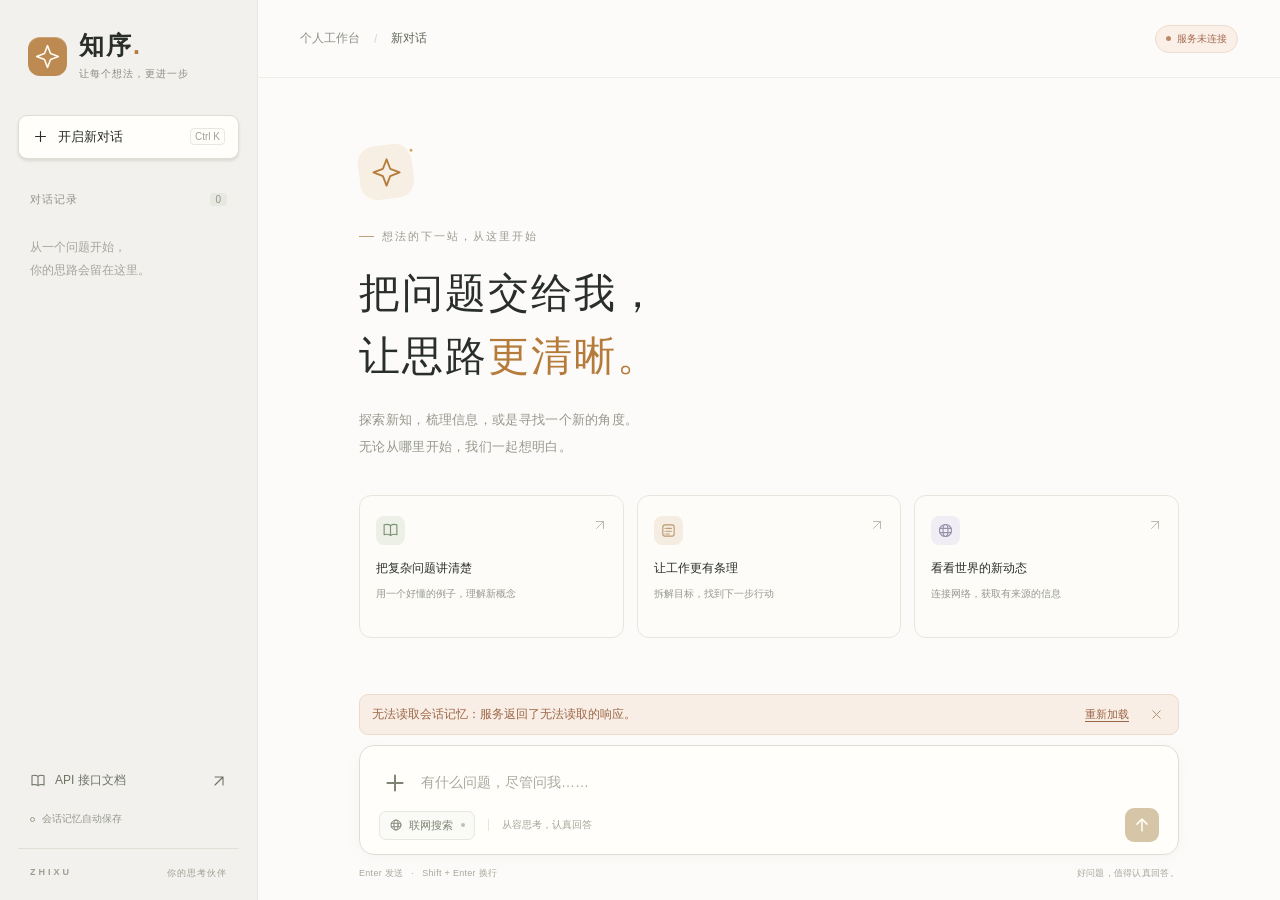
==== static/index.html @ 46493004 "frist commit" ====
<!DOCTYPE html>
<html lang="zh-CN">
<head>
  <meta charset="UTF-8">
  <meta name="viewport" content="width=device-width, initial-scale=1">
  <meta name="theme-color" content="#f8f7f4">
  <meta name="description" content="知序智能助手，与你一起梳理思路、探索知识、连接最新信息。">
  <title>知序 · 智能助手</title>
  <link rel="icon" href="/static/favicon.svg" type="image/svg+xml">
  <link rel="stylesheet" href="/static/styles.css">
  <script src="/static/app.js" defer></script>
</head>
<body>
  <svg class="svg-defs" xmlns="http://www.w3.org/2000/svg" aria-hidden="true">
    <symbol id="i-plus" viewBox="0 0 24 24"><path d="M12 5v14M5 12h14"/></symbol>
    <symbol id="i-chat" viewBox="0 0 24 24"><path d="M20 11.5a8 8 0 0 1-8 8 9 9 0 0 1-3.5-.7L4 20l1.2-4.5A9 9 0 0 1 4 11.5a8 8 0 0 1 16 0Z"/><path d="M8 10h8M8 14h5"/></symbol>
    <symbol id="i-globe" viewBox="0 0 24 24"><circle cx="12" cy="12" r="8.5"/><ellipse cx="12" cy="12" rx="3.5" ry="8.5"/><path d="M4 9h16M4 15h16"/></symbol>
    <symbol id="i-arrow" viewBox="0 0 24 24"><path d="M12 19V5M6 11l6-6 6 6"/></symbol>
    <symbol id="i-arrow-up-right" viewBox="0 0 24 24"><path d="M6 18 18 6M6 6h12v12"/></symbol>
    <symbol id="i-stop" viewBox="0 0 24 24"><rect x="6" y="6" width="12" height="12" rx="2"/></symbol>
    <symbol id="i-copy" viewBox="0 0 24 24"><rect x="8" y="8" width="12" height="12" rx="2"/><path d="M16 8V5a2 2 0 0 0-2-2H5a2 2 0 0 0-2 2v9a2 2 0 0 0 2 2h3"/></symbol>
    <symbol id="i-check" viewBox="0 0 24 24"><path d="m5 12 4 4L19 6"/></symbol>
    <symbol id="i-trash" viewBox="0 0 24 24"><path d="M4 6h16M9 6V3h6v3M6 6l1 14h10l1-14M10 10v6M14 10v6"/></symbol>
    <symbol id="i-menu" viewBox="0 0 24 24"><path d="M4 6h16M4 12h16M4 18h16"/></symbol>
    <symbol id="i-close" viewBox="0 0 24 24"><path d="m6 6 12 12M18 6 6 18"/></symbol>
    <symbol id="i-book" viewBox="0 0 24 24"><path d="M12 5c-3-2-6-2-9-1v14c3-1 6-1 9 1 3-2 6-2 9-1V4c-3-1-6-1-9 1Zm0 0v14"/></symbol>
    <symbol id="i-spark" viewBox="0 0 24 24"><path d="m12 3 2.5 6.5L21 12l-6.5 2.5L12 21l-2.5-6.5L3 12l6.5-2.5L12 3Z"/></symbol>
    <symbol id="i-list" viewBox="0 0 24 24"><rect x="4" y="4" width="16" height="16" rx="3"/><path d="M9 9h7M9 13h7M9 17h4M7 9h.01M7 13h.01M7 17h.01"/></symbol>
    <symbol id="i-chevron" viewBox="0 0 24 24"><path d="m9 5 7 7-7 7"/></symbol>
  </svg>

  <div class="app-shell">
    <button id="sidebar-backdrop" class="sidebar-backdrop" aria-label="关闭侧边栏" hidden></button>
    <aside class="sidebar" id="sidebar" aria-label="对话导航">
      <a class="brand" href="/" aria-label="知序首页">
        <span class="brand-mark" aria-hidden="true"><svg class="icon"><use href="#i-spark"/></svg></span>
        <span><strong>知序<span class="brand-dot">.</span></strong><small>让每个想法，更进一步</small></span>
      </a>
      <button id="new-chat" class="new-chat"><svg class="icon"><use href="#i-plus"/></svg><span>开启新对话</span><kbd>Ctrl K</kbd></button>

      <div class="sidebar-section-title"><span>对话记录</span><span id="session-count">0</span></div>
      <nav id="session-list" class="session-list" aria-label="历史对话"></nav>
      <p id="empty-history" class="empty-history">从一个问题开始，<br>你的思路会留在这里。</p>

      <div class="sidebar-bottom">
        <a href="/docs" target="_blank" rel="noopener" class="docs-link"><svg class="icon"><use href="#i-book"/></svg><span>API 接口文档</span><svg class="icon small"><use href="#i-arrow-up-right"/></svg></a>
        <div class="local-note"><span class="local-indicator"></span>会话记忆自动保存</div>
        <div class="sidebar-signature"><span>ZHIXU</span><span>你的思考伙伴</span></div>
      </div>
    </aside>

    <main class="workspace">
      <header class="topbar">
        <div class="topbar-title">
          <button id="menu-toggle" class="icon-button mobile-menu" aria-label="打开对话导航" aria-expanded="false" aria-controls="sidebar"><svg class="icon"><use href="#i-menu"/></svg></button>
          <span class="workspace-label">个人工作台</span><span class="breadcrumb-divider">/</span><span id="conversation-title">新对话</span>
        </div>
        <button id="connection" class="connection" title="点击检查服务连接"><span class="status-dot"></span><span id="connection-label">正在连接</span></button>
      </header>

      <div class="conversation-scroll" id="conversation-scroll">
        <section class="welcome" id="welcome" aria-labelledby="welcome-title">
          <div class="welcome-emblem" aria-hidden="true"><svg class="icon"><use href="#i-spark"/></svg><span class="emblem-orbit"></span></div>
          <div class="eyebrow"><span></span>想法的下一站，从这里开始</div>
          <h1 id="welcome-title">把问题交给我，<br>让思路<span class="accent-text">更清晰。</span></h1>
          <p class="welcome-description">探索新知，梳理信息，或是寻找一个新的角度。<br>无论从哪里开始，我们一起想明白。</p>
          <div class="suggestion-grid">
            <button class="suggestion" data-prompt="请用通俗易懂的方式介绍大语言模型的工作原理，并举一个生活中的例子。">
              <span class="suggestion-icon sage"><svg class="icon"><use href="#i-book"/></svg></span>
              <strong>把复杂问题讲清楚</strong><span>用一个好懂的例子，理解新概念</span><svg class="icon suggestion-arrow"><use href="#i-arrow-up-right"/></svg>
            </button>
            <button class="suggestion" data-prompt="我想制定一份高效的每周工作计划，请给我一个可以直接使用的计划框架。">
              <span class="suggestion-icon peach"><svg class="icon"><use href="#i-list"/></svg></span>
              <strong>让工作更有条理</strong><span>拆解目标，找到下一步行动</span><svg class="icon suggestion-arrow"><use href="#i-arrow-up-right"/></svg>
            </button>
            <button class="suggestion" data-prompt="请搜索最近人工智能领域值得关注的动态，总结重点并附上来源链接。" data-search="true">
              <span class="suggestion-icon lavender"><svg class="icon"><use href="#i-globe"/></svg></span>
              <strong>看看世界的新动态</strong><span>连接网络，获取有来源的信息</span><svg class="icon suggestion-arrow"><use href="#i-arrow-up-right"/></svg>
            </button>
          </div>
        </section>
        <section id="messages" class="messages" aria-label="对话内容" aria-live="polite" aria-relevant="additions" hidden></section>
      </div>

      <div class="composer-dock">
        <div id="error-banner" class="error-banner" role="alert" hidden><span id="error-text"></span><button id="retry" type="button">重试</button><button id="dismiss-error" class="icon-button" aria-label="关闭错误提示"><svg class="icon"><use href="#i-close"/></svg></button></div>
        <form id="chat-form" class="composer">
          <div id="attachments" class="attachments" aria-label="当前会话附件" aria-live="polite" hidden></div>
          <input id="file-input" class="sr-only" type="file" accept=".txt,.md,.pdf,.docx" multiple tabindex="-1">
          <label for="message" class="sr-only">向知序发送消息</label>
          <div class="message-input-wrap">
            <textarea id="message" rows="1" maxlength="8000" placeholder="有什么问题，尽管问我……" autocomplete="off"></textarea>
            <button id="upload-file" class="upload-button" type="button" title="添加文件（TXT、MD、PDF、DOCX；每个文件最多 10 MB）" aria-label="添加文件"><svg class="icon"><use href="#i-plus"/></svg></button>
          </div>
          <div class="composer-toolbar">
            <div class="composer-options">
              <button id="web-search" class="search-toggle" type="button" aria-pressed="false" title="开启后先搜索网页，再参考结果回答"><svg class="icon"><use href="#i-globe"/></svg><span>联网搜索</span><span class="toggle-dot"></span></button>
              <span class="composer-divider"></span><span id="composer-mode" class="composer-mode">从容思考，认真回答</span>
            </div>
            <div class="send-group"><span id="character-count" class="character-count" hidden></span><button id="send" type="submit" class="send-button" aria-label="发送消息" title="发送消息" disabled><svg class="icon"><use href="#i-arrow"/></svg></button></div>
          </div>
        </form>
        <p id="upload-status" class="upload-status" role="status" hidden></p>
        <div class="composer-footnote"><span>Enter 发送<span class="footnote-separator">·</span>Shift + Enter 换行</span><span id="context-note">好问题，值得认真回答。</span></div>
      </div>
    </main>
  </div>
  <div id="toast" class="toast" role="status" hidden></div>
</body>
</html>
---- static/styles.css ----
@charset "UTF-8";

:root {
  color-scheme: light;
  --canvas: #fcfbf9;
  --sidebar: #f2f1ed;
  --ink: #292e2a;
  --muted: #898c83;
  --line: #e8e7e1;
  --accent: #b47b3b;
  --accent-soft: #f6eddf;
  --font: "Segoe UI", "PingFang SC", "Microsoft YaHei", sans-serif;
}
* { box-sizing: border-box; }
body { margin: 0; font-family: var(--font); font-size: 14px; color: var(--ink); background: var(--canvas); -webkit-font-smoothing: antialiased; }
button, textarea, input { font: inherit; }
button, a { -webkit-tap-highlight-color: transparent; }
button { color: inherit; cursor: pointer; }
button:disabled { cursor: default; }
a { color: inherit; }
button, a, textarea { outline-offset: 4px; }
:focus-visible { outline: 2px solid var(--accent); }
button { transition: background .18s, color .18s, border-color .18s, transform .18s; }
[hidden] { display: none !important; }
.svg-defs { position: absolute; width: 0; height: 0; overflow: hidden; }
.icon { width: 20px; height: 20px; fill: none; stroke: currentColor; stroke-width: 1.6; stroke-linecap: round; stroke-linejoin: round; flex-shrink: 0; }
.icon.small { width: 15px; height: 15px; }
.sr-only { position: absolute; width: 1px; height: 1px; padding: 0; overflow: hidden; clip: rect(0,0,0,0); white-space: nowrap; border: 0; }
.app-shell { display: flex; height: 100vh; height: 100dvh; overflow: hidden; }
.sidebar { width: 258px; flex-shrink: 0; background: var(--sidebar); border-right: 1px solid var(--line); padding: 32px 18px 20px; display: flex; flex-direction: column; }
.brand { display: flex; align-items: center; gap: 12px; text-decoration: none; padding: 0 10px; width: fit-content; }
.brand-mark { width: 39px; height: 39px; display: grid; place-items: center; border-radius: 12px; color: #fffaf1; background: #bd8a51; box-shadow: inset 0 1px 0 #ffffff36; }
.brand-mark .icon { width: 29px; height: 29px; stroke-width: 1.3; }
.brand strong { display: block; font-size: 25px; font-weight: 650; letter-spacing: 2px; line-height: 1.1; }
.brand-dot { color: var(--accent); }
.brand small { display: block; margin-top: 7px; color: var(--muted); font-size: 10px; letter-spacing: 1px; }
.new-chat { display: flex; align-items: center; gap: 9px; background: #fffefa; border: 1px solid #ddded5; border-radius: 9px; padding: 12px 13px; margin: 34px 0 33px; box-shadow: 0 2px 3px #333b251f; font-size: 13px; }
.new-chat:hover:not(:disabled) { background: #fff; border-color: #b6bbae; }
.new-chat .icon { width: 17px; height: 17px; }
.new-chat kbd { margin-left: auto; font: 10px var(--font); color: #a1a397; border: 1px solid #e7e8e1; padding: 2px 4px; border-radius: 4px; }
.sidebar-section-title { display: flex; justify-content: space-between; align-items: center; padding: 0 12px; font-size: 11px; color: #919489; letter-spacing: 1px; }
#session-count { font-size: 10px; background: #e7e8e0; border-radius: 4px; padding: 1px 5px; }
.session-list { flex: 1; overflow: auto; margin: 12px -3px 0; scrollbar-width: thin; }
.session-row { display: flex; align-items: center; position: relative; border-radius: 8px; margin-bottom: 5px; padding-right: 6px; min-height: 43px; }
.session-row:hover { background: #e9eae2; }
.session-row.active { background: #e5e7dc; }
.session-select { display: flex; align-items: center; gap: 10px; flex: 1; min-width: 0; background: none; border: 0; padding: 12px 10px; text-align: left; font-size: 12px; }
.session-select .icon { width: 16px; height: 16px; color: #8b9180; }
.session-select span { text-overflow: ellipsis; white-space: nowrap; overflow: hidden; }
.session-delete { opacity: 0; border: 0; background: none; border-radius: 5px; padding: 5px; display: grid; place-items: center; }
.session-delete .icon { width: 14px; height: 14px; color: #939786; }
.session-row:hover .session-delete, .session-row:focus-within .session-delete { opacity: 1; }
.session-delete:hover { background: #dadccf; }
.session-row button:disabled, .new-chat:disabled { opacity: .5; }
.empty-history { position: absolute; top: 236px; margin: 0 12px; color: #a4a69d; font-size: 12px; line-height: 1.9; }
.sidebar-bottom { margin-top: auto; padding-top: 20px; }
.docs-link { display: flex; align-items: center; gap: 9px; padding: 10px 12px; text-decoration: none; color: #6d7365; font-size: 12px; border-radius: 7px; }
.docs-link:hover { background: #e8e9e0; }
.docs-link .icon { width: 16px; height: 16px; }
.docs-link .small { margin-left: auto; }
.local-note { font-size: 10px; color: #96998e; padding: 13px 12px 22px; display: flex; align-items: center; gap: 7px; }
.local-indicator { width: 5px; height: 5px; border: 1px solid #969f88; border-radius: 50%; }
.sidebar-signature { border-top: 1px solid #dfe1d7; padding: 18px 12px 0; display: flex; justify-content: space-between; font-size: 9px; color: #9b9f92; letter-spacing: 1px; }
.sidebar-signature span:first-child { letter-spacing: 3px; font-weight: 600; }
.workspace { flex: 1; min-width: 0; display: flex; flex-direction: column; position: relative; }
.topbar { height: 78px; padding: 0 42px; flex-shrink: 0; display: flex; align-items: center; justify-content: space-between; gap: 16px; border-bottom: 1px solid #eeede8; }
.topbar-title { display: flex; align-items: center; gap: 14px; min-width: 0; font-size: 12px; }
.workspace-label { color: #8d9088; white-space: nowrap; }
.breadcrumb-divider { color: #d6d7cd; }
#conversation-title { color: #60675a; overflow: hidden; text-overflow: ellipsis; white-space: nowrap; max-width: 300px; }
.connection { border: 1px solid #e4e7dc; border-radius: 20px; padding: 6px 10px; background: #f7f8f2; color: #7b8472; display: flex; align-items: center; gap: 6px; font-size: 10px; white-space: nowrap; }
.status-dot { width: 5px; height: 5px; border-radius: 50%; background: #b5b39c; }
.connection.connected .status-dot { background: #809b69; box-shadow: 0 0 0 3px #809b6914; }
.connection.disconnected { color: #a66b52; background: #faf0e8; border-color: #eddccf; }
.connection.disconnected .status-dot { background: #bd896b; }
.conversation-scroll { flex: 1; min-height: 0; overflow-y: auto; scrollbar-width: thin; scrollbar-color: #deded4 transparent; scroll-behavior: smooth; }
.welcome { width: min(820px, 100% - 96px); margin: 0 auto; padding: clamp(42px, 8vh, 96px) 0 40px; }
.welcome-emblem { position: relative; width: 54px; height: 54px; margin-bottom: 30px; color: var(--accent); display: grid; place-items: center; background: #f7efe3; border-radius: 17px; transform: rotate(-7deg); }
.welcome-emblem > .icon { width: 35px; height: 35px; stroke-width: 1.25; transform: rotate(7deg); }
.emblem-orbit { position: absolute; width: 7px; height: 7px; background: #d4a76d; border: 2px solid var(--canvas); border-radius: 50%; right: -4px; top: 5px; }
.eyebrow { font-size: 11px; letter-spacing: 2px; color: #999b90; display: flex; align-items: center; gap: 8px; margin-bottom: 18px; }
.eyebrow > span { width: 15px; height: 1px; background: #bea274; }
h1 { font-size: clamp(34px, 3.2vw, 48px); line-height: 1.55; font-weight: 540; letter-spacing: 2px; margin: 0; }
.accent-text { color: var(--accent); }
.welcome-description { color: #96988d; font-size: 13px; line-height: 2.1; margin: 17px 0 34px; letter-spacing: .3px; }
.suggestion-grid { display: grid; grid-template-columns: repeat(3, 1fr); gap: 13px; }
.suggestion { display: flex; flex-direction: column; align-items: flex-start; justify-content: flex-start; padding: 20px 16px 19px; min-height: 143px; border: 1px solid #e7e6de; background: #fdfcf9; border-radius: 12px; text-align: left; position: relative; }
.suggestion:hover { background: #fff; border-color: #c8bea8; transform: translateY(-3px); box-shadow: 0 6px 16px #41391c07; }
.suggestion-icon { display: flex; width: 29px; height: 29px; align-items: center; justify-content: center; border-radius: 8px; margin-bottom: 15px; }
.suggestion-icon .icon { width: 17px; height: 17px; }
.sage { color: #7e9272; background: #ecf0e7; }
.peach { color: #ba9973; background: #f5ede2; }
.lavender { color: #9690a9; background: #f0edf5; }
.suggestion strong { display: block; font-size: 12px; font-weight: 550; margin-bottom: 8px; }
.suggestion > span:not(.suggestion-icon) { display: block; font-size: 10px; line-height: 1.7; color: #96998e; }
.suggestion-arrow { position: absolute; right: 16px; top: 22px; width: 14px; height: 14px; color: #b6b7ab; }
.composer-dock { padding: 16px 48px 20px; background: linear-gradient(transparent, var(--canvas) 13px); width: 100%; }
.composer { width: min(820px, 100%); margin: auto; padding: 11px 19px 12px; border: 1px solid #dddfd5; background: #fffefa; box-shadow: 0 4px 24px #3d432306, 0 2px 5px #3d432304; border-radius: 15px; transition: border-color .2s, box-shadow .2s; }
.composer:focus-within { border-color: #c4b28f; box-shadow: 0 0 0 3px #b47b3b08; }
.attachments { display: flex; flex-wrap: wrap; gap: 8px; padding-bottom: 12px; max-height: 160px; overflow-y: auto; }
.attachment { display: flex; gap: 8px; align-items: center; border: 1px solid #e3e5d8; background: #f5f6ee; border-radius: 8px; padding: 8px 10px; min-width: 0; max-width: 100%; }
.attachment > .icon { width: 17px; height: 17px; color: #939f7e; }
.attachment-info { min-width: 0; }
.attachment-name { font-size: 11px; overflow: hidden; text-overflow: ellipsis; white-space: nowrap; max-width: 230px; }
.attachment-meta { font-size: 9px; color: #8c947c; margin-top: 3px; }
.attachment.error { background: #fff3ea; border-color: #ebd4c1; }
.attachment.error .attachment-meta { color: #ad7050; }
.attachment .icon-button { padding: 2px; }
.attachment .icon-button .icon { width: 13px; height: 13px; }
.upload-status { max-width: 820px; margin: 8px auto 0; font-size: 10px; color: #8c947c; }
.file-sources details { border: 1px solid var(--line); border-radius: 8px; margin-top: 7px; padding: 9px 12px; }
.file-sources summary { cursor: pointer; font-size: 11px; color: #7a816c; overflow-wrap: anywhere; }
.file-sources p { font-size: 12px; color: #858b7b; line-height: 1.8; white-space: pre-wrap; overflow-wrap: anywhere; }
.message-input-wrap { position: relative; display: flex; align-items: center; }
textarea { width: 100%; max-height: 180px; min-height: 51px; padding: 13px 1px 13px 42px; resize: none; outline: none; border: 0; background: none; color: var(--ink); font-size: 14px; line-height: 1.75; scrollbar-width: thin; }
textarea::placeholder { color: #a9aa9f; }
textarea:focus-visible { outline: none; }
.composer-toolbar { display: flex; align-items: center; justify-content: space-between; gap: 10px; }
.composer-options { display: flex; align-items: center; min-width: 0; gap: 13px; }
.upload-button { position: absolute; left: 0; top: 50%; transform: translateY(-50%); width: 32px; height: 32px; display: grid; place-items: center; border: 0; border-radius: 50%; padding: 0; color: #7d8474; background: transparent; z-index: 1; }
.upload-button .icon { width: 26px; height: 26px; stroke-width: 1.8; }
.upload-button:hover:not(:disabled) { background: #f2f4eb; color: #667b50; }
.upload-button:disabled { opacity: .5; }
.search-toggle { display: flex; align-items: center; gap: 6px; border: 1px solid #e6e7df; border-radius: 7px; padding: 6px 9px; color: #7d8474; background: #fafaf6; font-size: 11px; white-space: nowrap; }
.search-toggle .icon { width: 14px; height: 14px; }
.search-toggle:hover:not(:disabled) { border-color: #b8bda9; background: #f2f4eb; }
.search-toggle[aria-pressed="true"] { background: #edf1e6; border-color: #c9d5bb; color: #667b50; }
.toggle-dot { width: 4px; height: 4px; border-radius: 50%; background: #bfc3b5; margin-left: 2px; }
.search-toggle[aria-pressed="true"] .toggle-dot { background: #7f9a64; }
.composer-divider { height: 12px; width: 1px; background: #e5e7dc; }
.composer-mode { color: #a2a697; font-size: 10px; white-space: nowrap; }
.send-group { display: flex; align-items: center; gap: 10px; }
.character-count { color: #a5a797; font-size: 10px; }
.send-button { width: 34px; height: 34px; display: grid; place-items: center; border: 0; border-radius: 9px; color: #fff; background: #b98c52; }
.send-button:disabled { color: #fffcf4; background: #d6c5a7; }
.send-button:hover:not(:disabled) { background: #a57941; }
.send-button.stopping { background: #5e6a55; }
.send-button .icon { width: 20px; height: 20px; stroke-width: 1.9; }
.composer-footnote { max-width: 820px; margin: 12px auto 0; display: flex; justify-content: space-between; font-size: 9px; letter-spacing: .3px; color: #a6a99b; }
.footnote-separator { margin: 0 8px; }
.messages { max-width: 820px; margin: 0 auto; padding: 28px 0 20px; }
.message { margin-bottom: 32px; animation: message-in .22s ease-out; }
.message-user { display: flex; justify-content: flex-end; }
.user-bubble { background: #eeefe7; padding: 12px 18px; border-radius: 15px 15px 4px 15px; max-width: 86%; font-size: 14px; line-height: 1.8; white-space: pre-wrap; overflow-wrap: anywhere; }
.assistant-heading { display: flex; align-items: center; gap: 8px; color: #6b705f; font-size: 11px; margin-bottom: 13px; }
.assistant-avatar { width: 27px; height: 27px; background: var(--accent-soft); color: var(--accent); display: grid; place-items: center; border-radius: 9px; }
.assistant-avatar .icon { width: 20px; height: 20px; stroke-width: 1.3; }
.assistant-heading strong { font-weight: 550; }
.search-badge { display: inline-flex; align-items: center; gap: 4px; font-size: 9px; background: #eef2e7; color: #849371; padding: 3px 6px; border-radius: 5px; margin-left: 3px; }
.search-badge .icon { width: 11px; height: 11px; }
.assistant-body { padding-left: 35px; min-width: 0; }
.prose { font-size: 14px; line-height: 1.95; overflow-wrap: anywhere; }
.prose > :first-child { margin-top: 0; }
.prose > :last-child { margin-bottom: 0; }
.streaming-text { white-space: pre-wrap; }
.streaming-text::after { content: ''; display: inline-block; width: 2px; height: 1em; vertical-align: -.12em; margin-left: 4px; background: var(--accent); animation: cursor-blink 1s steps(2) infinite; }
.incomplete-note { font-size: 10px; color: #a48666; margin: 14px 0 0; }
@keyframes cursor-blink { 50% { opacity: 0; } }
.prose p { margin: 12px 0; white-space: pre-wrap; }
.prose h1, .prose h2, .prose h3, .prose h4 { font-weight: 600; margin: 24px 0 10px; line-height: 1.5; letter-spacing: 0; }
.prose h1 { font-size: 23px; } .prose h2 { font-size: 20px; } .prose h3 { font-size: 17px; } .prose h4 { font-size: 15px; }
.prose ul, .prose ol { padding-left: 23px; margin: 12px 0; }
.prose li { padding-left: 4px; margin: 4px 0; }
.prose li::marker { color: #9c9f8f; }
.prose a { color: #a7753c; text-decoration-color: #d8c09d; text-underline-offset: 3px; }
.prose a:hover { text-decoration-color: currentColor; }
.prose code { font: 12px/1.7 Consolas, monospace; background: #f1efe7; border-radius: 4px; padding: 2px 5px; }
.code-block { border: 1px solid #e3e3d9; border-radius: 10px; overflow: hidden; margin: 16px 0; background: #f5f5ef; }
.code-toolbar { display: flex; justify-content: space-between; padding: 7px 13px; background: #eeeee5; color: #919584; font: 10px var(--font); }
.code-toolbar button { font: inherit; background: none; border: none; padding: 0; color: #7b836d; }
.code-block pre { overflow-x: auto; margin: 0; padding: 14px 16px; white-space: pre; scrollbar-width: thin; }
.code-block pre code { padding: 0; background: none; color: #4e5b44; }
.prose blockquote { margin: 16px 0; border-left: 3px solid #c7bb9c; padding: 3px 16px; color: #838775; background: #f5f3ec; }
.prose hr { border: 0; border-top: 1px solid var(--line); margin: 24px 0; }
.table-scroll { overflow-x: auto; margin: 16px 0; }
.prose table { border-collapse: collapse; font-size: 12px; width: 100%; }
.prose th, .prose td { border: 1px solid #e3e5d9; padding: 8px 11px; text-align: left; }
.prose th { background: #f0f2e8; font-weight: 550; }
.answer-actions { display: flex; align-items: center; gap: 10px; margin-top: 12px; }
.icon-button { display: grid; place-items: center; padding: 6px; border: 0; background: none; border-radius: 6px; color: #999e8e; }
.icon-button:hover { background: #eeefe6; color: #67725a; }
.answer-actions .icon { width: 14px; height: 14px; }
.answer-meta { font-size: 9px; color: #aaaF9e; }
.sources { border-top: 1px solid var(--line); margin-top: 22px; padding-top: 15px; }
.sources-title { display: flex; align-items: center; gap: 6px; font-size: 10px; color: #919884; margin-bottom: 11px; }
.sources-title .icon { width: 13px; height: 13px; }
.source-grid { display: grid; grid-template-columns: repeat(3, 1fr); gap: 9px; }
.source-card { border: 1px solid #e7e8dd; border-radius: 8px; text-decoration: none; padding: 11px; display: flex; flex-direction: column; gap: 7px; min-width: 0; background: #fdfdf8; }
.source-card:hover { border-color: #bfc6ae; background: #f7f8f0; }
.source-card strong { font-size: 11px; font-weight: 500; display: -webkit-box; -webkit-line-clamp: 2; -webkit-box-orient: vertical; overflow: hidden; line-height: 1.6; }
.source-domain { display: flex; align-items: center; gap: 6px; font-size: 9px; color: #9aa08e; overflow: hidden; white-space: nowrap; }
.source-number { display: inline-grid; place-items: center; width: 15px; height: 15px; border-radius: 4px; background: #ecefe1; color: #849269; flex-shrink: 0; }
.thinking { display: flex; align-items: center; gap: 9px; color: #9b9f90; font-size: 12px; padding: 5px 0; }
.thinking-dots { display: flex; gap: 3px; }
.thinking-dots span { width: 4px; height: 4px; border-radius: 50%; background: #b6a17f; animation: pulse 1.3s ease infinite; }
.thinking-dots span:nth-child(2) { animation-delay: .15s; } .thinking-dots span:nth-child(3) { animation-delay: .3s; }
.error-banner { max-width: 820px; margin: 0 auto 10px; background: #f9eee5; border: 1px solid #ecdbc8; border-radius: 9px; padding: 10px 12px; display: flex; align-items: center; gap: 12px; font-size: 12px; color: #9b6647; }
#error-text { flex: 1; line-height: 1.6; }
#retry { background: none; border: 0; white-space: nowrap; text-decoration: underline; text-underline-offset: 3px; font-size: 11px; }
.error-banner .icon-button { padding: 2px; color: #b39273; }
.error-banner .icon { width: 15px; height: 15px; }
.toast { position: fixed; z-index: 100; bottom: 25px; left: 50%; transform: translateX(-50%); background: #4e5b46; color: #fcfcf4; padding: 10px 20px; border-radius: 9px; box-shadow: 0 4px 18px #29331d20; font-size: 12px; max-width: 90vw; }
.mobile-menu { display: none; }
.sidebar-backdrop { display: none; }
@keyframes pulse { 0%, 70%, 100% { opacity: .3; transform: translateY(0); } 35% { opacity: 1; transform: translateY(-3px); } }
@keyframes message-in { from { opacity: 0; transform: translateY(5px); } to { opacity: 1; transform: translateY(0); } }
@media (min-width: 1500px) { .welcome { padding-top: 11vh; } }
@media (max-width: 1150px) { .sidebar { width: 230px; padding-left: 13px; padding-right: 13px; } .topbar { padding: 0 30px; } .welcome { width: calc(100% - 64px); } .messages { padding-left: 32px; padding-right: 32px; } .composer-dock { padding-left: 32px; padding-right: 32px; } .suggestion { padding: 17px 13px; } .suggestion strong { font-size: 11px; } }
@media (max-height: 800px) and (min-width: 769px) { .welcome { padding-top: 35px; padding-bottom: 24px; } .welcome-emblem { margin-bottom: 20px; width: 45px; height: 45px; } h1 { font-size: 37px; line-height: 1.45; } .welcome-description { margin-bottom: 22px; } .suggestion { min-height: 128px; padding-top: 16px; padding-bottom: 16px; } }
@media (max-width: 768px) {
  .sidebar { position: fixed; left: 0; top: 0; bottom: 0; width: 270px; z-index: 50; transform: translateX(-100%); transition: transform .2s; padding: 28px 18px 20px; }
  .sidebar.open { transform: translateX(0); box-shadow: 10px 0 45px #1b241b14; }
  .sidebar-backdrop:not([hidden]) { display: block; position: fixed; z-index: 40; inset: 0; background: #28311c33; border: 0; backdrop-filter: blur(2px); }
  .mobile-menu { display: grid; margin-left: -6px; }
  .topbar { height: 65px; padding: 0 20px; }
  .topbar-title { gap: 10px; }
  .workspace-label, .breadcrumb-divider { display: none; }
  #conversation-title { max-width: 180px; font-size: 12px; }
  .welcome { width: calc(100% - 44px); padding-top: 44px; padding-bottom: 28px; }
  .welcome-emblem { width: 45px; height: 45px; margin-bottom: 25px; }
  h1 { font-size: 35px; letter-spacing: 1px; line-height: 1.55; }
  .eyebrow { font-size: 10px; letter-spacing: 1px; }
  .welcome-description { font-size: 12px; margin: 15px 0 26px; }
  .suggestion-grid { gap: 9px; }
  .suggestion { min-height: 139px; padding: 15px 10px; }
  .suggestion strong { font-size: 10.5px; line-height: 1.7; }
  .suggestion > span:not(.suggestion-icon) { font-size: 9px; }
  .suggestion-arrow { display: none; }
  .suggestion-icon { width: 26px; height: 26px; }
  .composer-dock { padding: 12px 16px max(14px, env(safe-area-inset-bottom)); }
  .composer { border-radius: 13px; padding: 9px 13px 10px; }
  textarea { font-size: 16px; padding-left: 42px; }
  .composer-mode, .composer-divider, #context-note { display: none; }
  .composer-footnote { justify-content: center; font-size: 8px; }
  .messages { padding: 24px 20px 10px; }
  .assistant-body { padding-left: 0; }
  .source-grid { grid-template-columns: repeat(2, 1fr); }
  .session-delete { opacity: 1; }
  .toast { bottom: 185px; }
}
@media (max-width: 380px) { h1 { font-size: 30px; } .suggestion-grid { grid-template-columns: 1fr; } .suggestion { min-height: auto; flex-direction: row; align-items: center; gap: 10px; padding: 10px 13px; } .suggestion-icon { margin: 0; } .suggestion strong { margin: 0; } .suggestion > span:not(.suggestion-icon) { display: none; } }
@media (prefers-reduced-motion: reduce) { *, *::before, *::after { animation: none !important; transition: none !important; scroll-behavior: auto !important; } }
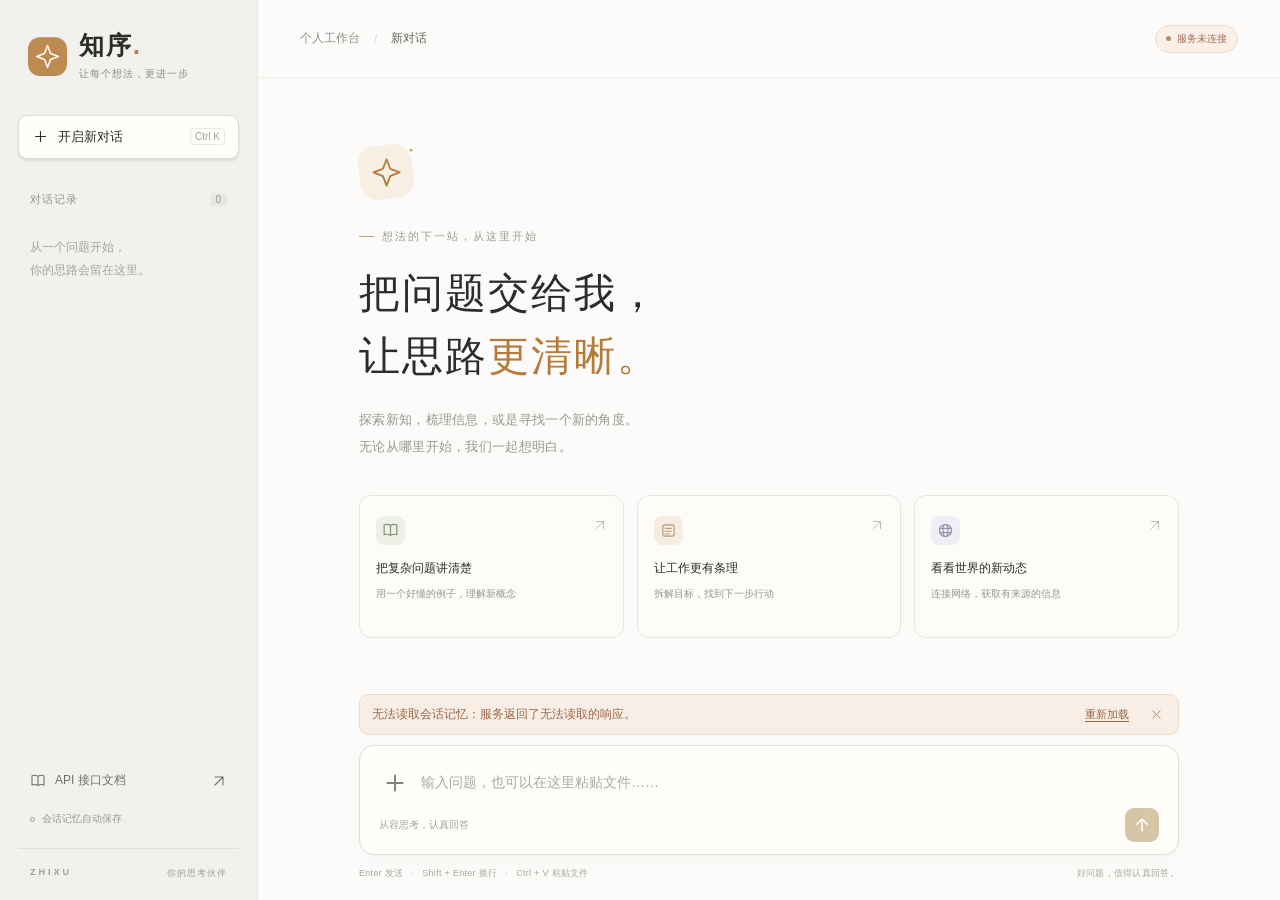
==== commit b550a817: "移除写死的规则让agent自己调用系统工具，修改文件检索不完整问题。" ====
--- a/static/index.html
+++ b/static/index.html
@@ -73,7 +73,7 @@
               <span class="suggestion-icon peach"><svg class="icon"><use href="#i-list"/></svg></span>
               <strong>让工作更有条理</strong><span>拆解目标，找到下一步行动</span><svg class="icon suggestion-arrow"><use href="#i-arrow-up-right"/></svg>
             </button>
-            <button class="suggestion" data-prompt="请搜索最近人工智能领域值得关注的动态，总结重点并附上来源链接。" data-search="true">
+            <button class="suggestion" data-prompt="请搜索最近人工智能领域值得关注的动态，总结重点并附上来源链接。">
               <span class="suggestion-icon lavender"><svg class="icon"><use href="#i-globe"/></svg></span>
               <strong>看看世界的新动态</strong><span>连接网络，获取有来源的信息</span><svg class="icon suggestion-arrow"><use href="#i-arrow-up-right"/></svg>
             </button>
@@ -89,19 +89,19 @@
           <input id="file-input" class="sr-only" type="file" accept=".txt,.md,.pdf,.docx" multiple tabindex="-1">
           <label for="message" class="sr-only">向知序发送消息</label>
           <div class="message-input-wrap">
-            <textarea id="message" rows="1" maxlength="8000" placeholder="有什么问题，尽管问我……" autocomplete="off"></textarea>
-            <button id="upload-file" class="upload-button" type="button" title="添加文件（TXT、MD、PDF、DOCX；每个文件最多 10 MB）" aria-label="添加文件"><svg class="icon"><use href="#i-plus"/></svg></button>
+            <textarea id="message" rows="1" maxlength="8000" placeholder="输入问题，也可以在这里粘贴文件……" aria-describedby="file-paste-help" autocomplete="off"></textarea>
+            <button id="upload-file" class="upload-button" type="button" title="选择或粘贴文件（TXT、MD、PDF、DOCX；每个文件最多 20 MB）" aria-label="添加文件"><svg class="icon"><use href="#i-plus"/></svg></button>
           </div>
           <div class="composer-toolbar">
             <div class="composer-options">
-              <button id="web-search" class="search-toggle" type="button" aria-pressed="false" title="开启后先搜索网页，再参考结果回答"><svg class="icon"><use href="#i-globe"/></svg><span>联网搜索</span><span class="toggle-dot"></span></button>
-              <span class="composer-divider"></span><span id="composer-mode" class="composer-mode">从容思考，认真回答</span>
+              <span id="composer-mode" class="composer-mode">从容思考，认真回答</span>
             </div>
             <div class="send-group"><span id="character-count" class="character-count" hidden></span><button id="send" type="submit" class="send-button" aria-label="发送消息" title="发送消息" disabled><svg class="icon"><use href="#i-arrow"/></svg></button></div>
           </div>
         </form>
         <p id="upload-status" class="upload-status" role="status" hidden></p>
-        <div class="composer-footnote"><span>Enter 发送<span class="footnote-separator">·</span>Shift + Enter 换行</span><span id="context-note">好问题，值得认真回答。</span></div>
+        <p id="file-paste-help" class="sr-only">支持粘贴 TXT、MD、PDF、DOCX 文件，每个最多 20 MB。上传完成后，文件会随这条问题一起发送。</p>
+        <div class="composer-footnote"><span>Enter 发送<span class="footnote-separator">·</span>Shift + Enter 换行<span class="footnote-separator">·</span>Ctrl + V 粘贴文件</span><span id="context-note">好问题，值得认真回答。</span></div>
       </div>
     </main>
   </div>
--- a/static/styles.css
+++ b/static/styles.css
@@ -111,6 +111,10 @@
 .file-sources details { border: 1px solid var(--line); border-radius: 8px; margin-top: 7px; padding: 9px 12px; }
 .file-sources summary { cursor: pointer; font-size: 11px; color: #7a816c; overflow-wrap: anywhere; }
 .file-sources p { font-size: 12px; color: #858b7b; line-height: 1.8; white-space: pre-wrap; overflow-wrap: anywhere; }
+.summary-coverage { margin-top: 18px; padding: 12px 14px; border: 1px solid var(--line); border-radius: 9px; background: #f5f6ee; overflow-wrap: anywhere; }
+.summary-coverage strong { font-size: 12px; font-weight: 500; color: #69755d; }
+.summary-coverage p { margin: 5px 0 0; font-size: 11px; line-height: 1.8; color: #848b7a; }
+.summary-coverage .summary-warning { color: #a48666; }
 .message-input-wrap { position: relative; display: flex; align-items: center; }
 textarea { width: 100%; max-height: 180px; min-height: 51px; padding: 13px 1px 13px 42px; resize: none; outline: none; border: 0; background: none; color: var(--ink); font-size: 14px; line-height: 1.75; scrollbar-width: thin; }
 textarea::placeholder { color: #a9aa9f; }
@@ -121,13 +125,6 @@
 .upload-button .icon { width: 26px; height: 26px; stroke-width: 1.8; }
 .upload-button:hover:not(:disabled) { background: #f2f4eb; color: #667b50; }
 .upload-button:disabled { opacity: .5; }
-.search-toggle { display: flex; align-items: center; gap: 6px; border: 1px solid #e6e7df; border-radius: 7px; padding: 6px 9px; color: #7d8474; background: #fafaf6; font-size: 11px; white-space: nowrap; }
-.search-toggle .icon { width: 14px; height: 14px; }
-.search-toggle:hover:not(:disabled) { border-color: #b8bda9; background: #f2f4eb; }
-.search-toggle[aria-pressed="true"] { background: #edf1e6; border-color: #c9d5bb; color: #667b50; }
-.toggle-dot { width: 4px; height: 4px; border-radius: 50%; background: #bfc3b5; margin-left: 2px; }
-.search-toggle[aria-pressed="true"] .toggle-dot { background: #7f9a64; }
-.composer-divider { height: 12px; width: 1px; background: #e5e7dc; }
 .composer-mode { color: #a2a697; font-size: 10px; white-space: nowrap; }
 .send-group { display: flex; align-items: center; gap: 10px; }
 .character-count { color: #a5a797; font-size: 10px; }
@@ -142,6 +139,8 @@
 .message { margin-bottom: 32px; animation: message-in .22s ease-out; }
 .message-user { display: flex; justify-content: flex-end; }
 .user-bubble { background: #eeefe7; padding: 12px 18px; border-radius: 15px 15px 4px 15px; max-width: 86%; font-size: 14px; line-height: 1.8; white-space: pre-wrap; overflow-wrap: anywhere; }
+.user-files { display: flex; flex-wrap: wrap; gap: 8px; margin-bottom: 10px; white-space: normal; }
+.user-file { background: #fafbf5; }
 .assistant-heading { display: flex; align-items: center; gap: 8px; color: #6b705f; font-size: 11px; margin-bottom: 13px; }
 .assistant-avatar { width: 27px; height: 27px; background: var(--accent-soft); color: var(--accent); display: grid; place-items: center; border-radius: 9px; }
 .assistant-avatar .icon { width: 20px; height: 20px; stroke-width: 1.3; }
@@ -230,7 +229,7 @@
   .composer-dock { padding: 12px 16px max(14px, env(safe-area-inset-bottom)); }
   .composer { border-radius: 13px; padding: 9px 13px 10px; }
   textarea { font-size: 16px; padding-left: 42px; }
-  .composer-mode, .composer-divider, #context-note { display: none; }
+  .composer-mode, #context-note { display: none; }
   .composer-footnote { justify-content: center; font-size: 8px; }
   .messages { padding: 24px 20px 10px; }
   .assistant-body { padding-left: 0; }
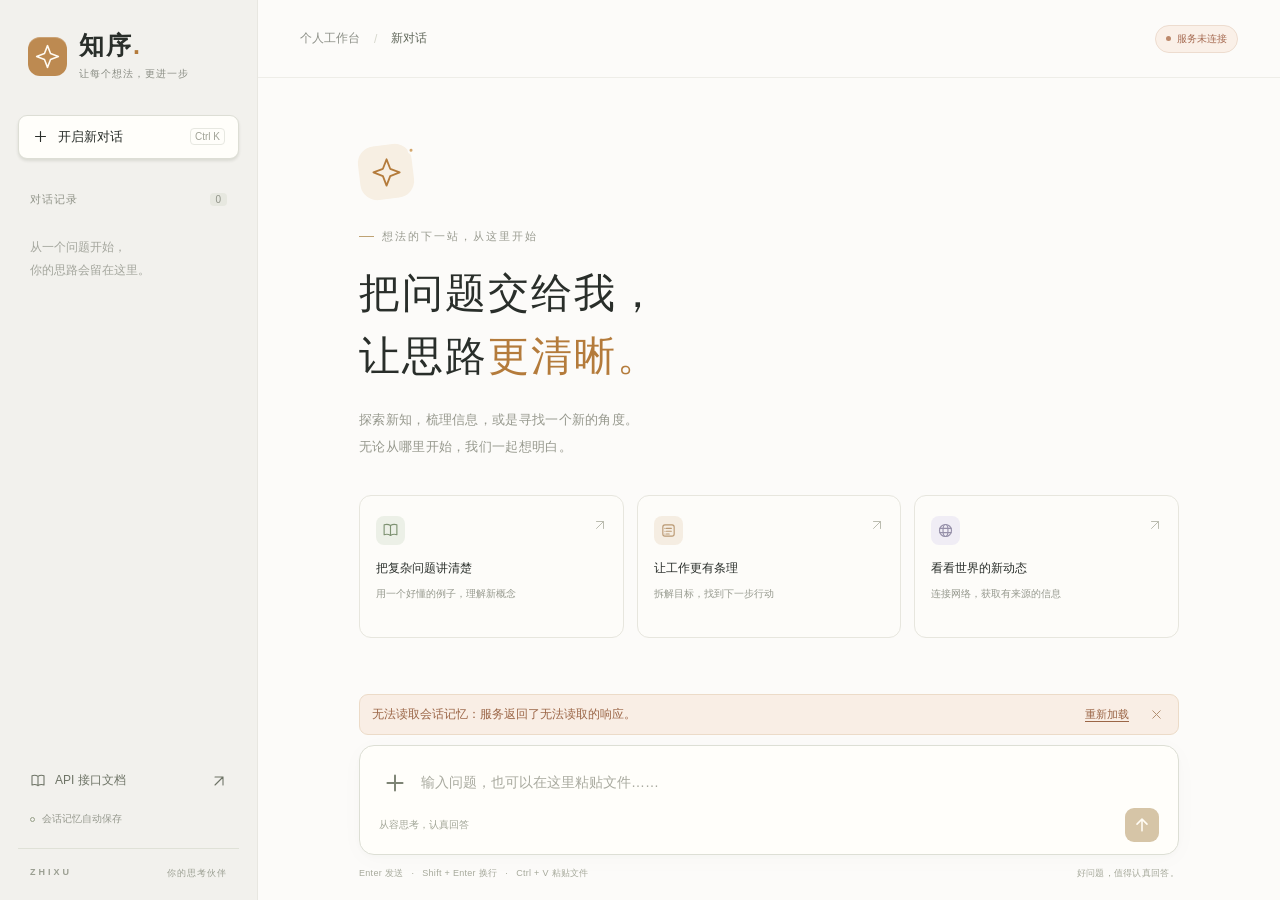
==== commit c80c9051: "实现向量检索技术，数据处理工具，精确计算功能。" ====
--- a/static/index.html
+++ b/static/index.html
@@ -86,11 +86,11 @@
         <div id="error-banner" class="error-banner" role="alert" hidden><span id="error-text"></span><button id="retry" type="button">重试</button><button id="dismiss-error" class="icon-button" aria-label="关闭错误提示"><svg class="icon"><use href="#i-close"/></svg></button></div>
         <form id="chat-form" class="composer">
           <div id="attachments" class="attachments" aria-label="当前会话附件" aria-live="polite" hidden></div>
-          <input id="file-input" class="sr-only" type="file" accept=".txt,.md,.pdf,.docx" multiple tabindex="-1">
+          <input id="file-input" class="sr-only" type="file" accept=".txt,.md,.pdf,.docx,.xlsx,.xls,.csv" multiple tabindex="-1">
           <label for="message" class="sr-only">向知序发送消息</label>
           <div class="message-input-wrap">
             <textarea id="message" rows="1" maxlength="8000" placeholder="输入问题，也可以在这里粘贴文件……" aria-describedby="file-paste-help" autocomplete="off"></textarea>
-            <button id="upload-file" class="upload-button" type="button" title="选择或粘贴文件（TXT、MD、PDF、DOCX；每个文件最多 20 MB）" aria-label="添加文件"><svg class="icon"><use href="#i-plus"/></svg></button>
+            <button id="upload-file" class="upload-button" type="button" title="选择或粘贴文件（TXT、MD、PDF、DOCX、XLSX、XLS、CSV；每个文件最多 20 MB）" aria-label="添加文件"><svg class="icon"><use href="#i-plus"/></svg></button>
           </div>
           <div class="composer-toolbar">
             <div class="composer-options">
@@ -100,7 +100,7 @@
           </div>
         </form>
         <p id="upload-status" class="upload-status" role="status" hidden></p>
-        <p id="file-paste-help" class="sr-only">支持粘贴 TXT、MD、PDF、DOCX 文件，每个最多 20 MB。上传完成后，文件会随这条问题一起发送。</p>
+        <p id="file-paste-help" class="sr-only">支持粘贴 TXT、MD、PDF、DOCX、XLSX、XLS、CSV 文件，每个最多 20 MB。上传完成后，文件会随这条问题一起发送。</p>
         <div class="composer-footnote"><span>Enter 发送<span class="footnote-separator">·</span>Shift + Enter 换行<span class="footnote-separator">·</span>Ctrl + V 粘贴文件</span><span id="context-note">好问题，值得认真回答。</span></div>
       </div>
     </main>
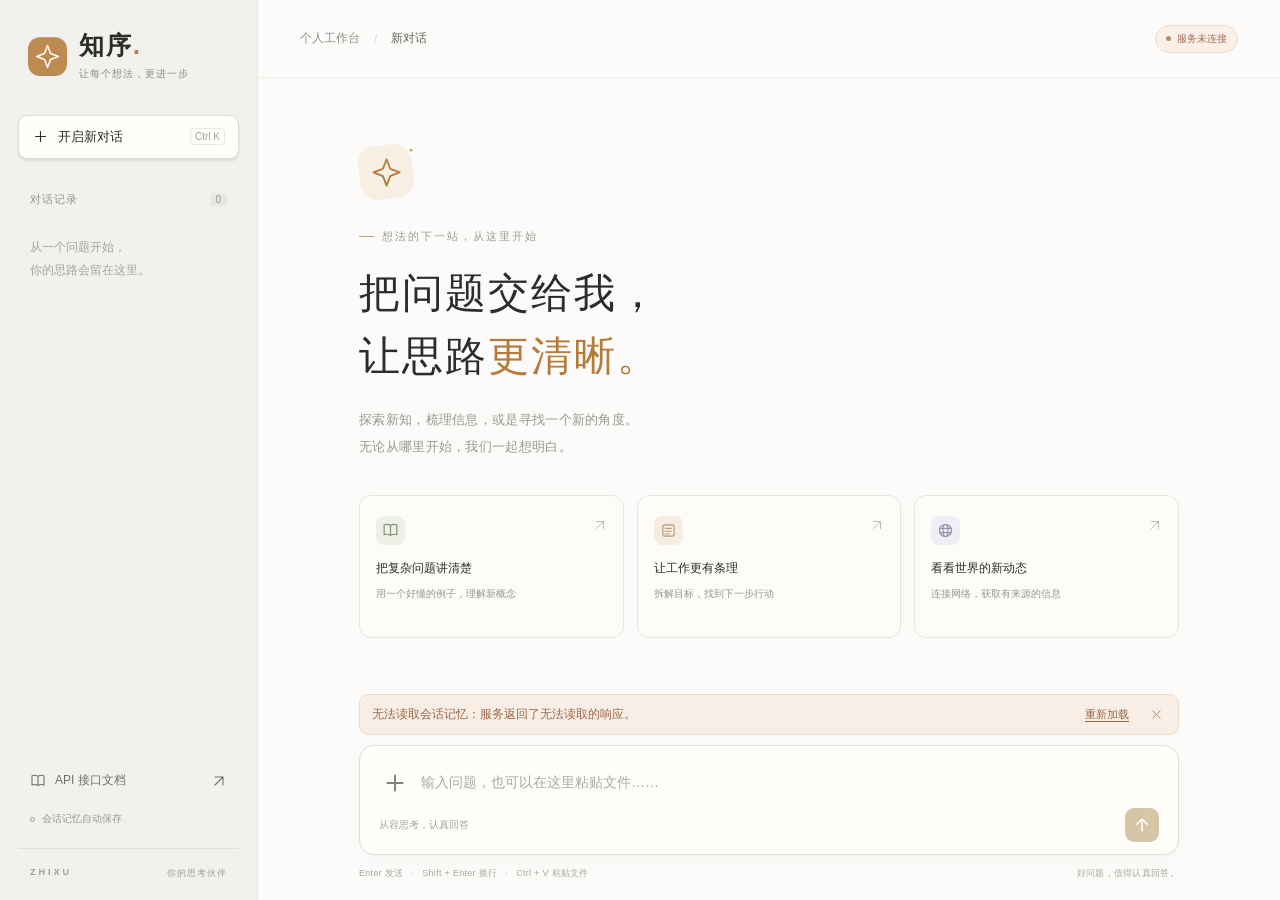
==== commit a54d9273: "修改项目为langchain框架，新增识图工具。" ====
--- a/static/index.html
+++ b/static/index.html
@@ -86,11 +86,13 @@
         <div id="error-banner" class="error-banner" role="alert" hidden><span id="error-text"></span><button id="retry" type="button">重试</button><button id="dismiss-error" class="icon-button" aria-label="关闭错误提示"><svg class="icon"><use href="#i-close"/></svg></button></div>
         <form id="chat-form" class="composer">
           <div id="attachments" class="attachments" aria-label="当前会话附件" aria-live="polite" hidden></div>
-          <input id="file-input" class="sr-only" type="file" accept=".txt,.md,.pdf,.docx,.xlsx,.xls,.csv" multiple tabindex="-1">
+          <!-- 原实现：accept=".txt,.md,.pdf,.docx,.xlsx,.xls,.csv" -->
+          <input id="file-input" class="sr-only" type="file" accept=".txt,.md,.pdf,.docx,.xlsx,.xls,.csv,.jpg,.jpeg,.png,.webp" multiple tabindex="-1">
           <label for="message" class="sr-only">向知序发送消息</label>
           <div class="message-input-wrap">
             <textarea id="message" rows="1" maxlength="8000" placeholder="输入问题，也可以在这里粘贴文件……" aria-describedby="file-paste-help" autocomplete="off"></textarea>
-            <button id="upload-file" class="upload-button" type="button" title="选择或粘贴文件（TXT、MD、PDF、DOCX、XLSX、XLS、CSV；每个文件最多 20 MB）" aria-label="添加文件"><svg class="icon"><use href="#i-plus"/></svg></button>
+            <!-- 原提示：选择或粘贴文件（TXT、MD、PDF、DOCX、XLSX、XLS、CSV；每个文件最多 20 MB） -->
+            <button id="upload-file" class="upload-button" type="button" title="选择或粘贴文件（文档、表格、JPG、JPEG、PNG、WebP 静态图片；每个文件最多 20 MB）" aria-label="添加文件"><svg class="icon"><use href="#i-plus"/></svg></button>
           </div>
           <div class="composer-toolbar">
             <div class="composer-options">
@@ -100,7 +102,8 @@
           </div>
         </form>
         <p id="upload-status" class="upload-status" role="status" hidden></p>
-        <p id="file-paste-help" class="sr-only">支持粘贴 TXT、MD、PDF、DOCX、XLSX、XLS、CSV 文件，每个最多 20 MB。上传完成后，文件会随这条问题一起发送。</p>
+        <!-- 原提示：支持粘贴 TXT、MD、PDF、DOCX、XLSX、XLS、CSV 文件，每个最多 20 MB。上传完成后，文件会随这条问题一起发送。 -->
+        <p id="file-paste-help" class="sr-only">支持粘贴 TXT、MD、PDF、DOCX、XLSX、XLS、CSV 文件，以及 JPG、JPEG、PNG、WebP 静态图片，每个最多 20 MB。上传完成后，文件会随这条问题一起发送。</p>
         <div class="composer-footnote"><span>Enter 发送<span class="footnote-separator">·</span>Shift + Enter 换行<span class="footnote-separator">·</span>Ctrl + V 粘贴文件</span><span id="context-note">好问题，值得认真回答。</span></div>
       </div>
     </main>
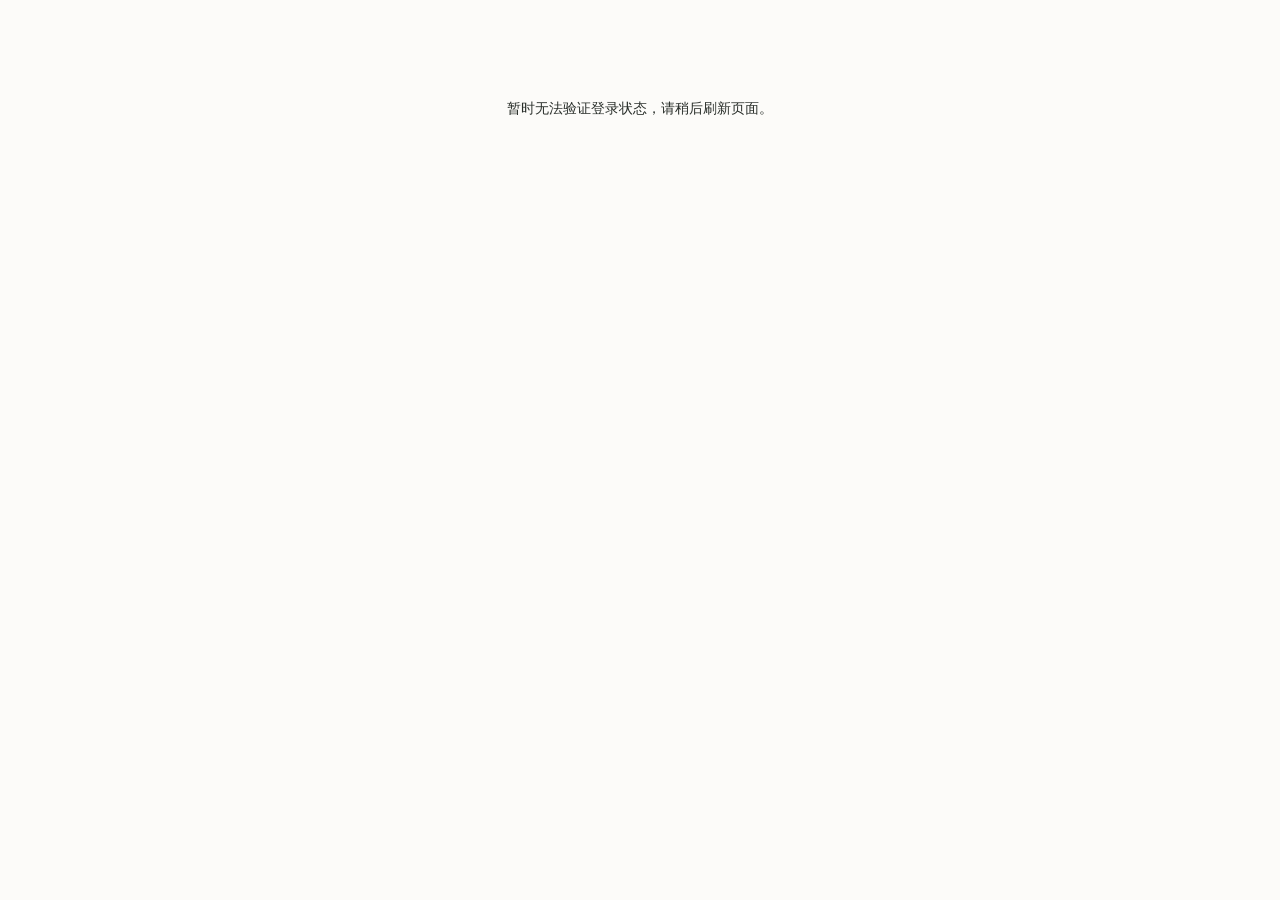
==== commit df88ba22: "添加用户登录功能，存储个人会话记录。" ====
--- a/static/index.html
+++ b/static/index.html
@@ -8,6 +8,7 @@
   <title>知序 · 智能助手</title>
   <link rel="icon" href="/static/favicon.svg" type="image/svg+xml">
   <link rel="stylesheet" href="/static/styles.css">
+  <script src="/static/auth.js" defer></script>
   <script src="/static/app.js" defer></script>
 </head>
 <body>
@@ -19,6 +20,7 @@
     <symbol id="i-arrow-up-right" viewBox="0 0 24 24"><path d="M6 18 18 6M6 6h12v12"/></symbol>
     <symbol id="i-stop" viewBox="0 0 24 24"><rect x="6" y="6" width="12" height="12" rx="2"/></symbol>
     <symbol id="i-copy" viewBox="0 0 24 24"><rect x="8" y="8" width="12" height="12" rx="2"/><path d="M16 8V5a2 2 0 0 0-2-2H5a2 2 0 0 0-2 2v9a2 2 0 0 0 2 2h3"/></symbol>
+    <symbol id="i-download" viewBox="0 0 24 24"><path d="M12 3v12m-5-5 5 5 5-5M5 15v5h14v-5"/></symbol>
     <symbol id="i-check" viewBox="0 0 24 24"><path d="m5 12 4 4L19 6"/></symbol>
     <symbol id="i-trash" viewBox="0 0 24 24"><path d="M4 6h16M9 6V3h6v3M6 6l1 14h10l1-14M10 10v6M14 10v6"/></symbol>
     <symbol id="i-menu" viewBox="0 0 24 24"><path d="M4 6h16M4 12h16M4 18h16"/></symbol>
@@ -43,6 +45,7 @@
       <p id="empty-history" class="empty-history">从一个问题开始，<br>你的思路会留在这里。</p>
 
       <div class="sidebar-bottom">
+        <div class="account-bar"><span id="current-user" aria-label="当前用户">正在验证登录</span><button id="logout" type="button">退出登录</button></div>
         <a href="/docs" target="_blank" rel="noopener" class="docs-link"><svg class="icon"><use href="#i-book"/></svg><span>API 接口文档</span><svg class="icon small"><use href="#i-arrow-up-right"/></svg></a>
         <div class="local-note"><span class="local-indicator"></span>会话记忆自动保存</div>
         <div class="sidebar-signature"><span>ZHIXU</span><span>你的思考伙伴</span></div>
--- a/static/styles.css
+++ b/static/styles.css
@@ -20,6 +20,13 @@
 a { color: inherit; }
 button, a, textarea { outline-offset: 4px; }
 :focus-visible { outline: 2px solid var(--accent); }
+
+/* 工作台账号栏；登录和注册布局位于 login.css。 */
+.account-bar { display: flex; align-items: center; justify-content: space-between; gap: 12px; padding: 12px 0; border-top: 1px solid var(--line); }
+.account-bar span { overflow: hidden; text-overflow: ellipsis; white-space: nowrap; font-size: 12px; }
+.account-bar button { flex-shrink: 0; padding: 6px 8px; font-size: 11px; border: 1px solid #d4d4c9; border-radius: 7px; background: transparent; }
+.account-bar button:hover { background: #e8e7e1; }
+.auth-startup-error { margin: 80px auto; padding: 20px; text-align: center; max-width: 500px; }
 button { transition: background .18s, color .18s, border-color .18s, transform .18s; }
 [hidden] { display: none !important; }
 .svg-defs { position: absolute; width: 0; height: 0; overflow: hidden; }
@@ -180,6 +187,14 @@
 .icon-button:hover { background: #eeefe6; color: #67725a; }
 .answer-actions .icon { width: 14px; height: 14px; }
 .answer-meta { font-size: 9px; color: #aaaF9e; }
+.generated-images { display: grid; gap: 14px; margin: 16px 0; }
+.generated-image-card { position: relative; margin: 0; max-width: 560px; border: 1px solid var(--line); border-radius: 12px; overflow: hidden; background: #fdfdf8; }
+.generated-image-preview { display: block; background: #f0f2e8; }
+.generated-image-preview img { display: block; width: 100%; height: auto; }
+.generated-image-download { position: absolute; top: 12px; right: 12px; z-index: 1; display: grid; place-items: center; width: 36px; height: 36px; border: 0; border-radius: 8px; background: transparent; color: var(--ink); text-decoration: none; }
+.generated-image-download:hover { color: var(--accent); }
+.generated-image-download .icon { width: 18px; height: 18px; }
+.generated-image-error { margin: 12px 14px; color: #9b6647; font-size: 11px; }
 .sources { border-top: 1px solid var(--line); margin-top: 22px; padding-top: 15px; }
 .sources-title { display: flex; align-items: center; gap: 6px; font-size: 10px; color: #919884; margin-bottom: 11px; }
 .sources-title .icon { width: 13px; height: 13px; }
